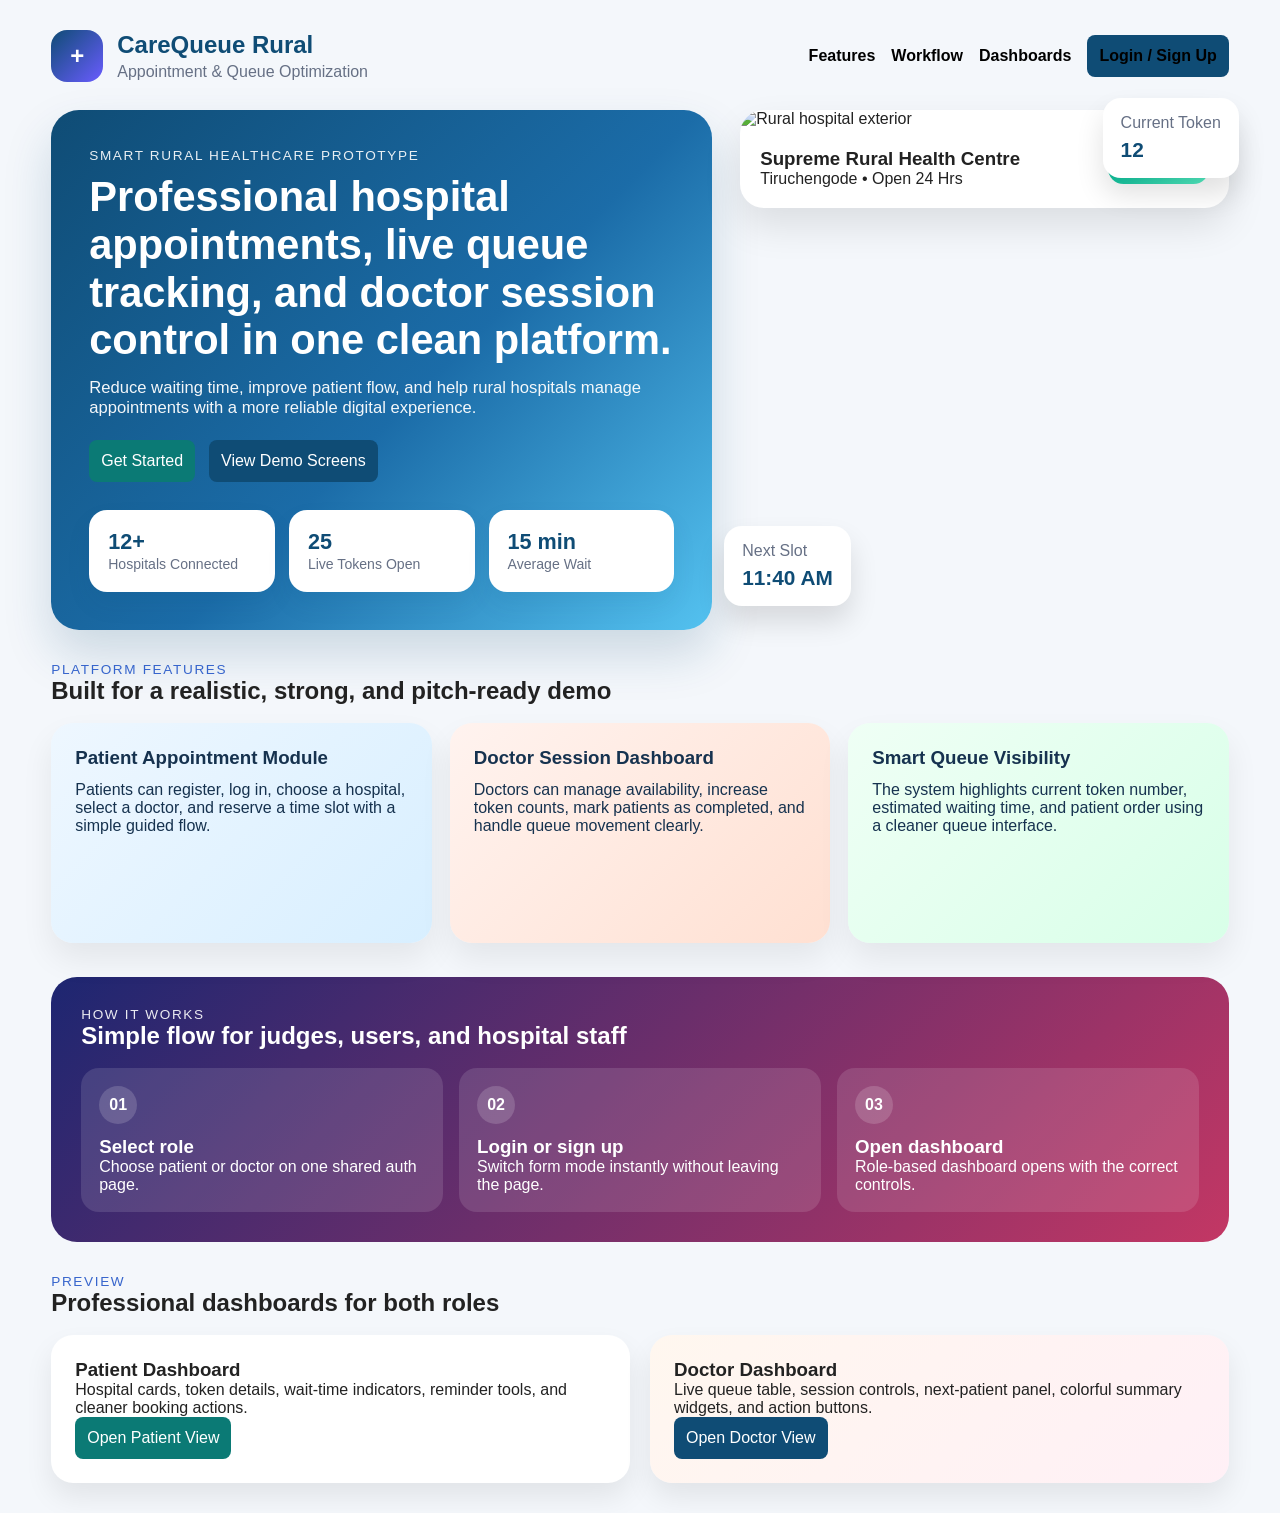
==== index.html @ ae5873cb "Add files via upload final" ====
<!DOCTYPE html>
<html lang="en">
<head>
  <meta charset="UTF-8" />
  <meta name="viewport" content="width=device-width, initial-scale=1.0" />
  <title>Rural Healthcare Appointment System</title>
  <link rel="stylesheet" href="css/style.css" />
</head>
<body>
  <div class="page-shell">
    <header class="site-header pro-header">
      <div class="brand-mark">
        <div class="brand-icon">+</div>
        <div>
          <h2>CareQueue Rural</h2>
          <p>Appointment & Queue Optimization</p>
        </div>
      </div>
      <nav class="nav-links">
        <a href="#features">Features</a>
        <a href="#workflow">Workflow</a>
        <a href="#dashboards">Dashboards</a>
        <a href="auth.html" class="btn doctor-btn">Login / Sign Up</a>
      </nav>
    </header>

    <section class="home-hero-pro">
      <div class="hero-main-copy">
        <p class="eyebrow">Smart Rural Healthcare Prototype</p>
        <h1>Professional hospital appointments, live queue tracking, and doctor session control in one clean platform.</h1>
        <p class="hero-lead">Reduce waiting time, improve patient flow, and help rural hospitals manage appointments with a more reliable digital experience.</p>
        <div class="hero-cta-row">
          <a href="auth.html" class="btn">Get Started</a>
          <a href="#dashboards" class="btn doctor-btn">View Demo Screens</a>
        </div>
        <div class="hero-mini-stats">
          <div class="mini-stat"><strong>12+</strong><span>Hospitals Connected</span></div>
          <div class="mini-stat"><strong>25</strong><span>Live Tokens Open</span></div>
          <div class="mini-stat"><strong>15 min</strong><span>Average Wait</span></div>
        </div>
      </div>

      <div class="hero-visual-panel">
        <div class="hero-hospital-card">
          <img src="https://pplx-res.cloudinary.com/image/upload/pplx_search_images/1da7aa4070771d07a2767162e9b66e0741eabd55.jpg" alt="Rural hospital exterior" loading="lazy" />
          <div class="hero-hospital-content">
            <div>
              <h3>Supreme Rural Health Centre</h3>
              <p>Tiruchengode • Open 24 Hrs</p>
            </div>
            <span class="queue-badge">Live Queue</span>
          </div>
        </div>
        <div class="hero-floating-card floating-a">
          <span>Current Token</span>
          <strong>12</strong>
        </div>
        <div class="hero-floating-card floating-b">
          <span>Next Slot</span>
          <strong>11:40 AM</strong>
        </div>
      </div>
    </section>

    <section id="features" class="content-section">
      <div class="section-title-row">
        <div>
          <p class="eyebrow blue-text">Platform Features</p>
          <h2>Built for a realistic, strong, and pitch-ready demo</h2>
        </div>
      </div>

      <div class="feature-grid-pro">
        <article class="feature-pro-card feature-bg-one">
          <h3>Patient Appointment Module</h3>
          <p>Patients can register, log in, choose a hospital, select a doctor, and reserve a time slot with a simple guided flow.</p>
        </article>
        <article class="feature-pro-card feature-bg-two">
          <h3>Doctor Session Dashboard</h3>
          <p>Doctors can manage availability, increase token counts, mark patients as completed, and handle queue movement clearly.</p>
        </article>
        <article class="feature-pro-card feature-bg-three">
          <h3>Smart Queue Visibility</h3>
          <p>The system highlights current token number, estimated waiting time, and patient order using a cleaner queue interface.</p>
        </article>
      </div>
    </section>

    <section id="workflow" class="workflow-band">
      <div class="workflow-copy">
        <p class="eyebrow">How It Works</p>
        <h2>Simple flow for judges, users, and hospital staff</h2>
      </div>
      <div class="workflow-steps">
        <div class="workflow-step"><span>01</span><h3>Select role</h3><p>Choose patient or doctor on one shared auth page.</p></div>
        <div class="workflow-step"><span>02</span><h3>Login or sign up</h3><p>Switch form mode instantly without leaving the page.</p></div>
        <div class="workflow-step"><span>03</span><h3>Open dashboard</h3><p>Role-based dashboard opens with the correct controls.</p></div>
      </div>
    </section>

    <section id="dashboards" class="content-section">
      <div class="section-title-row">
        <div>
          <p class="eyebrow blue-text">Preview</p>
          <h2>Professional dashboards for both roles</h2>
        </div>
      </div>
      <div class="dashboard-preview-grid">
        <div class="dashboard-preview-card">
          <h3>Patient Dashboard</h3>
          <p>Hospital cards, token details, wait-time indicators, reminder tools, and cleaner booking actions.</p>
          <a href="patient-login.html" class="btn">Open Patient View</a>
        </div>
        <div class="dashboard-preview-card doctor-preview">
          <h3>Doctor Dashboard</h3>
          <p>Live queue table, session controls, next-patient panel, colorful summary widgets, and action buttons.</p>
          <a href="doctor-login.html" class="btn doctor-btn">Open Doctor View</a>
        </div>
      </div>
    </section>
  </div>
</body>
</html>
---- css/style.css ----
* {
  margin: 0;
  padding: 0;
  box-sizing: border-box;
  font-family: Arial, sans-serif;
}

body {
  background: #f4f7fb;
  color: #222;
  min-height: 100vh;
}

.home-container,
.login-container {
  background: white;
  padding: 40px;
  width: 90%;
  max-width: 520px;
  margin: 60px auto;
  border-radius: 12px;
  box-shadow: 0 4px 16px rgba(0,0,0,0.1);
  text-align: center;
}

.home-container h1,
.login-container h2 {
  color: #0f4c75;
  margin-bottom: 12px;
}

.home-container p,
.login-container p {
  margin-top: 12px;
}

.switch-role {
  margin-top: 20px;
  padding-top: 15px;
  border-top: 1px solid #eee;
  font-size: 14px;
  color: #666;
}

.switch-role a {
  color: #0b7a75;
  font-weight: 600;
  text-decoration: none;
}

.switch-role a:hover {
  text-decoration: underline;
}

.page-shell {
  width: 92%;
  max-width: 1250px;
  margin: 30px auto;
}

.topbar {
  display: flex;
  justify-content: space-between;
  align-items: center;
  gap: 20px;
  margin-bottom: 25px;
  flex-wrap: wrap;
}

.topbar h1 {
  color: #0f4c75;
  margin-bottom: 6px;
}

.grid-buttons {
  display: grid;
  grid-template-columns: repeat(2, 1fr);
  gap: 15px;
  margin-top: 25px;
}

form {
  display: flex;
  flex-direction: column;
  gap: 15px;
}

input {
  padding: 12px;
  border: 1px solid #ccc;
  border-radius: 8px;
}

.btn {
  background: #0b7a75;
  color: white;
  padding: 12px;
  border: none;
  border-radius: 8px;
  text-decoration: none;
  cursor: pointer;
  transition: 0.3s;
  display: inline-block;
}

.btn:hover {
  background: #095e5a;
}

.doctor-btn {
  background: #0f4c75;
}

.doctor-btn:hover {
  background: #0b3958;
}

.full-btn {
  width: 100%;
}

a {
  color: #0f4c75;
  text-decoration: none;
}

.listing-layout {
  display: grid;
  grid-template-columns: 2fr 1fr;
  gap: 24px;
}

.hospital-list {
  display: flex;
  flex-direction: column;
  gap: 18px;
}

.hospital-card {
  background: white;
  border-radius: 14px;
  padding: 20px;
  box-shadow: 0 4px 14px rgba(0,0,0,0.08);
  border-left: 6px solid #0b7a75;
}

.hospital-card h3,
.hospital-card h2 {
  margin-bottom: 8px;
  color: #1f2937;
}

.meta-row {
  display: flex;
  flex-wrap: wrap;
  gap: 10px;
  margin: 10px 0;
}

.meta-tag {
  background: #eef4ff;
  color: #0f4c75;
  padding: 6px 10px;
  border-radius: 999px;
  font-size: 0.9rem;
}

.token-box {
  margin-top: 14px;
  padding: 14px;
  background: #f0fdf9;
  border-radius: 10px;
  border: 1px solid #b8ead7;
}

.token-available {
  color: #117a37;
  font-weight: bold;
  font-size: 1.1rem;
}

.card-actions,
.doctor-actions {
  display: flex;
  gap: 10px;
  flex-wrap: wrap;
  margin-top: 16px;
}

.enquiry-box {
  background: white;
  border-radius: 14px;
  padding: 20px;
  box-shadow: 0 4px 14px rgba(0,0,0,0.08);
  position: sticky;
  top: 20px;
  margin-bottom: 20px;
}

.enquiry-box h3 {
  margin-bottom: 14px;
  color: #0f4c75;
}

.enquiry-box input {
  width: 100%;
}

.reminder-box ul {
  list-style: none;
}

.reminder-box li {
  background: #eef4ff;
  margin-bottom: 12px;
  padding: 12px;
  border-radius: 8px;
}

.small-btn {
  margin-top: 8px;
  padding: 8px 12px;
  font-size: 0.9rem;
}

.doctor-panel {
  max-width: 700px;
}

@media (max-width: 900px) {
  .listing-layout {
    grid-template-columns: 1fr;
  }

  .grid-buttons {
    grid-template-columns: 1fr;
  }
}


.hero-banner {
  display: grid;
  grid-template-columns: 1.6fr 1fr;
  gap: 24px;
  background: linear-gradient(135deg, #0f4c75 0%, #1aa6b7 55%, #7be0c3 100%);
  color: white;
  padding: 32px;
  border-radius: 24px;
  box-shadow: 0 20px 40px rgba(15, 76, 117, 0.18);
  margin-bottom: 28px;
}

.hero-copy h1 {
  font-size: 2.2rem;
  line-height: 1.2;
  margin: 8px 0 12px;
}

.hero-copy p {
  max-width: 60ch;
}

.eyebrow {
  text-transform: uppercase;
  letter-spacing: 0.12em;
  font-size: 0.85rem;
  opacity: 0.9;
}

.hero-stats {
  display: grid;
  gap: 14px;
}

.stat-card {
  border-radius: 18px;
  padding: 18px 20px;
  color: white;
  box-shadow: 0 10px 24px rgba(0, 0, 0, 0.12);
}

.stat-card span {
  display: block;
  font-size: 0.92rem;
  margin-bottom: 8px;
  opacity: 0.95;
}

.stat-card strong {
  font-size: 1.8rem;
}

.gradient-a { background: linear-gradient(135deg, #ff7b54, #ffb26b); }
.gradient-b { background: linear-gradient(135deg, #6a5cff, #9c89ff); }
.gradient-c { background: linear-gradient(135deg, #00b894, #55efc4); }

.topbar h2 {
  color: #0f4c75;
  margin-bottom: 4px;
}

.hospital-card {
  border-left: none;
  overflow: hidden;
  padding: 0;
}

.hospital-image {
  width: 100%;
  height: 220px;
  object-fit: cover;
}

.card-body {
  padding: 22px;
}

.card-header-flex {
  display: flex;
  justify-content: space-between;
  gap: 12px;
  align-items: flex-start;
}

.rating-pill {
  background: linear-gradient(135deg, #11b37c, #37d67a);
  color: white;
  min-width: 72px;
  text-align: center;
  padding: 10px 12px;
  border-radius: 14px;
  font-weight: bold;
}

.rating-pill small {
  display: block;
  font-size: 0.75rem;
  opacity: 0.95;
  margin-top: 4px;
}

.address-line {
  color: #5b6472;
  margin: 8px 0 12px;
}

.token-box {
  background: linear-gradient(135deg, #ecfff8, #eef8ff);
  border: 1px solid #cfeee1;
}

.token-grid {
  display: grid;
  grid-template-columns: repeat(3, 1fr);
  gap: 12px;
  margin-top: 12px;
}

.token-mini {
  background: white;
  border-radius: 12px;
  padding: 12px;
  text-align: center;
  box-shadow: inset 0 0 0 1px #edf1f7;
}

.token-mini span {
  display: block;
  font-size: 0.8rem;
  color: #667085;
}

.token-mini strong {
  font-size: 1.1rem;
  color: #0f4c75;
}

.vibrant-box {
  background: linear-gradient(160deg, #fff7e8, #fff0f7);
}

.reminder-panel {
  background: linear-gradient(160deg, #eef7ff, #f3efff);
}

@media (max-width: 900px) {
  .hero-banner {
    grid-template-columns: 1fr;
    padding: 24px;
  }

  .hero-copy h1 {
    font-size: 1.7rem;
  }

  .token-grid {
    grid-template-columns: 1fr;
  }
}


.doctor-hero {
  display: grid;
  grid-template-columns: 1.5fr 1fr;
  gap: 24px;
  background: linear-gradient(135deg, #1d2671 0%, #c33764 100%);
  color: white;
  padding: 32px;
  border-radius: 24px;
  box-shadow: 0 20px 40px rgba(61, 36, 87, 0.18);
  margin-bottom: 28px;
}

.doctor-hero-copy h1 {
  font-size: 2.1rem;
  line-height: 1.2;
  margin: 10px 0 12px;
}

.doctor-hero-metrics {
  display: grid;
  gap: 14px;
}

.metric-card {
  border-radius: 18px;
  padding: 18px 20px;
  color: white;
}

.metric-card span {
  display: block;
  font-size: 0.92rem;
  margin-bottom: 8px;
}

.metric-card strong {
  font-size: 1.8rem;
}

.metric-blue { background: linear-gradient(135deg, #36d1dc, #5b86e5); }
.metric-pink { background: linear-gradient(135deg, #ff758c, #ff7eb3); }
.metric-green { background: linear-gradient(135deg, #11998e, #38ef7d); }

.doctor-grid {
  display: grid;
  grid-template-columns: 2fr 1fr;
  gap: 24px;
}

.doctor-profile-card {
  display: flex;
  gap: 18px;
  align-items: center;
  background: linear-gradient(135deg, #ffffff, #f3f8ff);
  padding: 22px;
  border-radius: 20px;
  box-shadow: 0 10px 24px rgba(0,0,0,0.08);
  margin-bottom: 20px;
}

.doctor-avatar {
  width: 74px;
  height: 74px;
  border-radius: 50%;
  background: linear-gradient(135deg, #6a5cff, #00c6ff);
  color: white;
  display: flex;
  align-items: center;
  justify-content: center;
  font-weight: bold;
  font-size: 1.3rem;
  box-shadow: 0 10px 24px rgba(106, 92, 255, 0.28);
}

.doctor-kpi-grid {
  display: grid;
  grid-template-columns: repeat(4, 1fr);
  gap: 16px;
  margin-bottom: 20px;
}

.doctor-kpi {
  background: white;
  border-radius: 18px;
  padding: 18px;
  box-shadow: 0 10px 24px rgba(0,0,0,0.07);
}

.doctor-kpi span {
  display: block;
  color: #667085;
  font-size: 0.9rem;
  margin-bottom: 8px;
}

.doctor-kpi strong {
  font-size: 1.7rem;
  color: #0f4c75;
}

.doctor-session-card,
.queue-card,
.doctor-side-card {
  border-left: none;
}

.section-head {
  display: flex;
  justify-content: space-between;
  align-items: center;
  gap: 12px;
  margin-bottom: 16px;
}

.queue-badge {
  background: linear-gradient(135deg, #00b894, #55efc4);
  color: white;
  padding: 8px 14px;
  border-radius: 999px;
  font-size: 0.85rem;
  font-weight: bold;
}

.queue-table-wrap {
  overflow-x: auto;
}

.queue-table {
  width: 100%;
  border-collapse: collapse;
}

.queue-table th,
.queue-table td {
  padding: 14px 12px;
  text-align: left;
  border-bottom: 1px solid #edf1f7;
}

.queue-table th {
  color: #667085;
  font-size: 0.92rem;
}

.status-pill {
  display: inline-block;
  padding: 7px 12px;
  border-radius: 999px;
  font-size: 0.82rem;
  font-weight: 600;
}

.status-pill.active {
  background: #e8fff4;
  color: #0d8b57;
}

.status-pill.waiting {
  background: #eef4ff;
  color: #2356c8;
}

.status-pill.priority {
  background: #fff1f0;
  color: #d94841;
}

.small-action {
  border: none;
  padding: 8px 12px;
  border-radius: 10px;
  cursor: pointer;
  color: white;
}

.completed-btn {
  background: linear-gradient(135deg, #00b894, #00cec9);
}

.no-show-btn {
  background: linear-gradient(135deg, #ff6b6b, #ff8e53);
}

.doctor-highlight {
  background: linear-gradient(135deg, #fff1eb, #ace0f9);
}

.mini-summary-list {
  display: grid;
  gap: 12px;
}

.mini-summary-item {
  display: flex;
  justify-content: space-between;
  align-items: center;
  background: rgba(255,255,255,0.72);
  border-radius: 14px;
  padding: 14px;
}

.mini-summary-item span {
  color: #445164;
}

.mini-summary-item strong {
  color: #0f4c75;
  font-size: 1.2rem;
}

.next-patient-name {
  font-size: 1.35rem;
  font-weight: bold;
  color: #0f4c75;
  margin-bottom: 6px;
}

.doctor-notes {
  width: 100%;
  min-height: 110px;
  resize: vertical;
  border: 1px solid #d8dfeb;
  border-radius: 12px;
  padding: 14px;
  margin-bottom: 12px;
}

.accent-btn {
  background: linear-gradient(135deg, #ff8a00, #e52e71);
}

@media (max-width: 900px) {
  .doctor-hero,
  .doctor-grid {
    grid-template-columns: 1fr;
  }

  .doctor-hero-copy h1 {
    font-size: 1.7rem;
  }

  .doctor-kpi-grid {
    grid-template-columns: 1fr 1fr;
  }
}

@media (max-width: 600px) {
  .doctor-kpi-grid {
    grid-template-columns: 1fr;
  }

  .doctor-profile-card {
    flex-direction: column;
    align-items: flex-start;
  }
}


.vibrant-auth-page {
  min-height: 100vh;
  background: linear-gradient(135deg, #eef6ff 0%, #fdf3ff 45%, #e9fff7 100%);
  padding: 32px 18px;
}

.auth-layout {
  max-width: 1240px;
  margin: 0 auto;
  display: grid;
  grid-template-columns: 1.1fr 0.95fr;
  gap: 28px;
  align-items: stretch;
}

.auth-showcase {
  background: linear-gradient(135deg, #0f4c75 0%, #5f2c82 55%, #49a09d 100%);
  color: white;
  border-radius: 28px;
  padding: 38px;
  box-shadow: 0 24px 50px rgba(28, 42, 89, 0.2);
  display: flex;
  flex-direction: column;
  justify-content: space-between;
}

.auth-showcase h1 {
  font-size: 2.5rem;
  line-height: 1.15;
  margin: 12px 0 14px;
}

.auth-showcase p {
  color: rgba(255,255,255,0.92);
  max-width: 58ch;
}

.auth-feature-grid {
  display: grid;
  grid-template-columns: repeat(3, 1fr);
  gap: 14px;
  margin: 28px 0;
}

.auth-feature-card {
  border-radius: 20px;
  padding: 18px;
  color: white;
  box-shadow: 0 12px 26px rgba(0,0,0,0.15);
}

.auth-feature-card strong {
  display: block;
  font-size: 1rem;
  margin-bottom: 6px;
}

.auth-feature-card span {
  font-size: 0.9rem;
  line-height: 1.45;
}

.shade-a { background: linear-gradient(135deg, #ff9966, #ff5e62); }
.shade-b { background: linear-gradient(135deg, #4776e6, #8e54e9); }
.shade-c { background: linear-gradient(135deg, #11998e, #38ef7d); }

.auth-illustration-card {
  margin-top: 12px;
  background: rgba(255,255,255,0.14);
  border: 1px solid rgba(255,255,255,0.18);
  padding: 22px;
  border-radius: 22px;
  backdrop-filter: blur(8px);
}

.illustration-chip {
  display: inline-block;
  padding: 8px 14px;
  background: rgba(255,255,255,0.16);
  border-radius: 999px;
  font-size: 0.85rem;
  margin-bottom: 16px;
}

.auth-form-panel {
  display: flex;
  align-items: center;
}

.signup-card-vibrant {
  width: 100%;
  background: rgba(255,255,255,0.94);
  border-radius: 28px;
  padding: 34px;
  box-shadow: 0 24px 54px rgba(32, 50, 91, 0.12);
  border: 1px solid rgba(255,255,255,0.65);
}

.auth-form-header h2 {
  font-size: 2rem;
  color: #17324d;
  margin: 8px 0;
}

.auth-form-header p {
  color: #667085;
  margin-bottom: 22px;
}

.form-badge {
  display: inline-block;
  background: linear-gradient(135deg, #e0f3ff, #f5e8ff);
  color: #355070;
  padding: 8px 14px;
  border-radius: 999px;
  font-weight: 600;
  font-size: 0.88rem;
}

.vibrant-form {
  display: grid;
  gap: 16px;
}

.form-grid-two {
  display: grid;
  grid-template-columns: 1fr 1fr;
  gap: 14px;
}

.form-group {
  display: flex;
  flex-direction: column;
  gap: 8px;
}

.form-group label {
  color: #29435c;
  font-weight: 600;
  font-size: 0.95rem;
}

.form-group input,
.form-group select {
  border: 1px solid #dbe5f0;
  border-radius: 14px;
  padding: 14px 16px;
  background: #fbfdff;
  outline: none;
  transition: all 0.2s ease;
}

.form-group input:focus,
.form-group select:focus,
.doctor-notes:focus {
  border-color: #5b86e5;
  box-shadow: 0 0 0 4px rgba(91, 134, 229, 0.12);
}

.check-row {
  display: flex;
  gap: 10px;
  align-items: flex-start;
  color: #5c6b7a;
  font-size: 0.95rem;
}

.auth-submit-btn {
  width: 100%;
  background: linear-gradient(135deg, #0f4c75, #6a5cff);
  color: white;
  padding: 15px 18px;
  border-radius: 14px;
  font-size: 1rem;
  font-weight: 700;
  box-shadow: 0 14px 26px rgba(79, 70, 229, 0.18);
}

.switch-auth-text {
  text-align: center;
  margin-top: 18px;
  color: #667085;
}

.switch-auth-text a {
  color: #5b43f1;
  font-weight: 700;
  text-decoration: none;
}

@media (max-width: 960px) {
  .auth-layout {
    grid-template-columns: 1fr;
  }

  .auth-feature-grid,
  .form-grid-two {
    grid-template-columns: 1fr;
  }

  .auth-showcase h1 {
    font-size: 2rem;
  }
}


.auth-shell {
  min-height: 100vh;
  display: grid;
  grid-template-columns: 1.1fr 0.9fr;
  background: linear-gradient(135deg, #eef6ff 0%, #fff6f1 100%);
}

.auth-showcase {
  position: relative;
  padding: 56px;
  background: linear-gradient(135deg, rgba(13,76,117,0.92), rgba(106,92,255,0.88)), url("https://pplx-res.cloudinary.com/image/upload/pplx_search_images/1da7aa4070771d07a2767162e9b66e0741eabd55.jpg") center/cover;
  color: white;
  display: flex;
  align-items: center;
}

.auth-overlay {
  position: absolute;
  inset: 0;
  background: radial-gradient(circle at top right, rgba(255,255,255,0.18), transparent 30%), radial-gradient(circle at bottom left, rgba(123,224,195,0.18), transparent 35%);
}

.auth-showcase-content {
  position: relative;
  z-index: 1;
  max-width: 560px;
}

.auth-showcase-content h1 {
  font-size: 2.7rem;
  line-height: 1.18;
  margin: 10px 0 16px;
}

.auth-showcase-content p {
  font-size: 1rem;
  opacity: 0.95;
}

.auth-feature-list {
  display: grid;
  gap: 16px;
  margin-top: 28px;
}

.auth-feature-card {
  background: rgba(255,255,255,0.12);
  backdrop-filter: blur(8px);
  border: 1px solid rgba(255,255,255,0.16);
  border-radius: 18px;
  padding: 16px 18px;
}

.auth-feature-card strong {
  display: block;
  margin-bottom: 6px;
  font-size: 1.02rem;
}

.auth-feature-card span {
  font-size: 0.94rem;
  line-height: 1.6;
}

.auth-panel {
  display: flex;
  align-items: center;
  justify-content: center;
  padding: 36px;
}

.auth-card {
  width: 100%;
  max-width: 560px;
  background: rgba(255,255,255,0.9);
  border-radius: 28px;
  padding: 30px;
  box-shadow: 0 24px 48px rgba(15, 76, 117, 0.12);
  backdrop-filter: blur(10px);
}

.auth-card-top {
  display: flex;
  justify-content: space-between;
  align-items: flex-start;
  gap: 18px;
  margin-bottom: 20px;
}

.mini-label {
  font-size: 0.82rem;
  text-transform: uppercase;
  letter-spacing: 0.12em;
  color: #6a5cff;
  font-weight: 700;
  margin-bottom: 8px;
}

.auth-card-top h2 {
  font-size: 2rem;
  color: #0f4c75;
  margin-bottom: 8px;
}

.auth-card-top p {
  color: #5b6472;
}

.auth-link-chip {
  text-decoration: none;
  background: #eef4ff;
  color: #0f4c75;
  padding: 10px 16px;
  border-radius: 999px;
  font-weight: 600;
}

.auth-form {
  display: grid;
  gap: 16px;
}

.form-row.two-col {
  display: grid;
  grid-template-columns: 1fr 1fr;
  gap: 16px;
}

.form-group {
  display: flex;
  flex-direction: column;
  gap: 8px;
}

.form-group label {
  color: #334155;
  font-weight: 600;
}

.form-group input,
.form-group select {
  border: 1px solid #d9e2ef;
  border-radius: 14px;
  padding: 14px 15px;
  background: #fbfdff;
  outline: none;
  transition: all 0.25s ease;
}

.form-group input:focus,
.form-group select:focus {
  border-color: #6a5cff;
  box-shadow: 0 0 0 4px rgba(106, 92, 255, 0.12);
  background: white;
}

.checkbox-row {
  display: flex;
  gap: 10px;
  align-items: flex-start;
  color: #5b6472;
  font-size: 0.94rem;
}

.checkbox-row input {
  margin-top: 4px;
}

.auth-submit {
  background: linear-gradient(135deg, #0f4c75, #6a5cff);
  border: none;
  font-size: 1rem;
  padding: 15px;
  box-shadow: 0 12px 28px rgba(73, 85, 255, 0.24);
}

.auth-footer-note {
  margin-top: 18px;
  text-align: center;
  color: #5b6472;
}

.auth-footer-note a {
  color: #6a5cff;
  text-decoration: none;
  font-weight: 700;
}

@media (max-width: 980px) {
  .auth-shell {
    grid-template-columns: 1fr;
  }

  .auth-showcase {
    min-height: 420px;
    padding: 34px;
  }

  .auth-showcase-content h1 {
    font-size: 2rem;
  }
}

@media (max-width: 640px) {
  .auth-panel,
  .auth-showcase {
    padding: 22px;
  }

  .auth-card {
    padding: 22px;
    border-radius: 22px;
  }

  .form-row.two-col,
  .auth-card-top {
    grid-template-columns: 1fr;
    display: grid;
  }

  .auth-showcase-content h1 {
    font-size: 1.7rem;
  }
}


.landing-page {
  min-height: 100vh;
  background: linear-gradient(180deg, #f7fbff 0%, #fff8f4 100%);
  padding: 28px;
}

.landing-header {
  max-width: 1220px;
  margin: 0 auto 26px;
  padding: 18px 22px;
  background: rgba(255,255,255,0.8);
  backdrop-filter: blur(10px);
  border-radius: 20px;
  display: flex;
  justify-content: space-between;
  align-items: center;
  box-shadow: 0 12px 28px rgba(15, 76, 117, 0.08);
}

.brand-block {
  display: flex;
  align-items: center;
  gap: 14px;
}

.brand-logo {
  width: 52px;
  height: 52px;
  border-radius: 16px;
  background: linear-gradient(135deg, #0f4c75, #6a5cff);
  color: white;
  display: flex;
  align-items: center;
  justify-content: center;
  font-weight: 800;
}

.brand-block h2 {
  color: #0f4c75;
  margin-bottom: 4px;
}

.brand-block p {
  color: #667085;
}

.landing-nav {
  display: flex;
  align-items: center;
  gap: 18px;
}

.landing-nav a {
  text-decoration: none;
  color: #344054;
  font-weight: 600;
}

.nav-cta {
  background: linear-gradient(135deg, #0f4c75, #6a5cff);
  color: white !important;
  padding: 12px 18px;
  border-radius: 999px;
}

.landing-hero {
  max-width: 1220px;
  margin: 0 auto;
  display: grid;
  grid-template-columns: 1.1fr 0.9fr;
  gap: 28px;
  align-items: center;
  padding: 32px 0 42px;
}

.landing-copy h1 {
  font-size: 3.1rem;
  line-height: 1.08;
  color: #11263c;
  margin: 12px 0 16px;
}

.landing-copy p:not(.eyebrow) {
  font-size: 1.05rem;
  color: #5f6c7b;
  max-width: 58ch;
}

.hero-actions {
  display: flex;
  gap: 14px;
  margin-top: 26px;
}

.hero-primary {
  background: linear-gradient(135deg, #0f4c75, #6a5cff);
}

.hero-secondary {
  background: white;
  color: #0f4c75;
  border: 1px solid #d7deea;
}

.hero-mini-stats {
  display: grid;
  grid-template-columns: repeat(3, 1fr);
  gap: 14px;
  margin-top: 28px;
}

.hero-mini-stats div {
  background: white;
  border-radius: 18px;
  padding: 18px;
  box-shadow: 0 12px 24px rgba(15, 76, 117, 0.08);
}

.hero-mini-stats strong {
  display: block;
  font-size: 1.25rem;
  color: #0f4c75;
}

.hero-mini-stats span {
  color: #667085;
  font-size: 0.94rem;
}

.landing-visual {
  position: relative;
  min-height: 520px;
}

.hero-image-card {
  position: absolute;
  inset: 60px 20px 0 20px;
  border-radius: 30px;
  overflow: hidden;
  box-shadow: 0 24px 48px rgba(15, 76, 117, 0.14);
}

.hero-image-card img {
  width: 100%;
  height: 100%;
  object-fit: cover;
}

.floating-panel {
  position: absolute;
  z-index: 2;
  background: rgba(255,255,255,0.92);
  backdrop-filter: blur(12px);
  border-radius: 20px;
  padding: 18px 20px;
  box-shadow: 0 18px 32px rgba(15, 76, 117, 0.14);
}

.floating-panel span,
.floating-panel small {
  display: block;
  color: #667085;
}

.floating-panel strong {
  font-size: 1.4rem;
  color: #0f4c75;
  margin: 4px 0;
}

.panel-a { top: 14px; left: 0; }
.panel-b { right: 0; bottom: 26px; }

.feature-section,
.dashboard-preview {
  max-width: 1220px;
  margin: 0 auto;
  padding: 20px 0 38px;
}

.section-title-wrap {
  margin-bottom: 20px;
}

.section-title-wrap h2 {
  font-size: 2rem;
  color: #12263f;
}

.feature-grid-pro,
.preview-grid {
  display: grid;
  grid-template-columns: repeat(3, 1fr);
  gap: 18px;
}

.preview-grid {
  grid-template-columns: repeat(2, 1fr);
}

.feature-card-pro,
.preview-card {
  background: white;
  border-radius: 22px;
  padding: 22px;
  box-shadow: 0 14px 28px rgba(15, 76, 117, 0.08);
}

.feature-card-pro h3,
.preview-card h3 {
  color: #0f4c75;
  margin-bottom: 10px;
}

.feature-card-pro p,
.preview-card li {
  color: #5f6c7b;
}

.preview-card ul {
  padding-left: 18px;
  margin-top: 14px;
}

.preview-label {
  display: inline-block;
  padding: 7px 12px;
  border-radius: 999px;
  background: #eef4ff;
  color: #0f4c75;
  margin-bottom: 12px;
  font-weight: 700;
}

.unified-auth-page {
  min-height: 100vh;
  display: grid;
  grid-template-columns: 1fr 1fr;
  background: linear-gradient(135deg, #eef6ff 0%, #fff8f1 100%);
}

.unified-auth-showcase {
  padding: 56px;
  background: linear-gradient(135deg, #0f4c75, #6a5cff);
  color: white;
  display: flex;
  flex-direction: column;
  justify-content: center;
}

.unified-auth-showcase h1 {
  font-size: 2.6rem;
  line-height: 1.15;
  margin: 12px 0 14px;
}

.role-switcher,
.mode-switcher {
  display: inline-flex;
  gap: 10px;
  background: rgba(255,255,255,0.12);
  padding: 8px;
  border-radius: 999px;
  margin-top: 24px;
  width: fit-content;
}

.role-btn,
.mode-btn {
  border: none;
  padding: 12px 18px;
  border-radius: 999px;
  background: transparent;
  color: white;
  cursor: pointer;
  font-weight: 700;
}

.role-btn.active,
.mode-btn.active {
  background: white;
  color: #0f4c75;
}

.auth-info-card {
  margin-top: 24px;
  background: rgba(255,255,255,0.12);
  border-radius: 22px;
  padding: 22px;
  max-width: 460px;
}

.unified-auth-panel {
  display: flex;
  align-items: center;
  justify-content: center;
  padding: 36px;
}

.unified-auth-card {
  width: 100%;
  max-width: 560px;
  background: rgba(255,255,255,0.9);
  backdrop-filter: blur(12px);
  border-radius: 28px;
  padding: 30px;
  box-shadow: 0 24px 48px rgba(15, 76, 117, 0.12);
}

.solo-head {
  margin-bottom: 24px;
}

.hidden-field {
  display: none;
}

@media (max-width: 1024px) {
  .landing-hero,
  .unified-auth-page,
  .feature-grid-pro,
  .preview-grid {
    grid-template-columns: 1fr;
  }

  .landing-header {
    flex-direction: column;
    gap: 16px;
  }

  .landing-visual {
    min-height: 420px;
  }
}

@media (max-width: 700px) {
  .landing-page,
  .unified-auth-showcase,
  .unified-auth-panel {
    padding: 20px;
  }

  .landing-copy h1,
  .unified-auth-showcase h1 {
    font-size: 2rem;
  }

  .landing-nav,
  .hero-actions,
  .hero-mini-stats {
    flex-direction: column;
    grid-template-columns: 1fr;
  }
}


.pro-header {
  display: flex;
  justify-content: space-between;
  align-items: center;
  gap: 20px;
  margin-bottom: 28px;
}

.brand-mark {
  display: flex;
  align-items: center;
  gap: 14px;
}

.brand-icon {
  width: 52px;
  height: 52px;
  border-radius: 16px;
  background: linear-gradient(135deg, #0f4c75, #6a5cff);
  color: white;
  display: flex;
  align-items: center;
  justify-content: center;
  font-size: 1.5rem;
  font-weight: bold;
}

.brand-mark h2 {
  margin: 0;
  color: #0f4c75;
}

.brand-mark p {
  margin: 4px 0 0;
  color: #667085;
}

.nav-links {
  display: flex;
  align-items: center;
  gap: 16px;
  flex-wrap: wrap;
}

.nav-links a {
  text-decoration: none;
  color: #000000;
  font-weight: 600;
}

.home-hero-pro {
  display: grid;
  grid-template-columns: 1.15fr 0.85fr;
  gap: 28px;
  align-items: center;
  margin-bottom: 30px;
}

.hero-main-copy {
  background: linear-gradient(135deg, #0f4c75 0%, #1b6ca8 55%, #54c2f0 100%);
  color: white;
  border-radius: 28px;
  padding: 38px;
  box-shadow: 0 24px 48px rgba(15, 76, 117, 0.18);
}

.hero-main-copy h1 {
  font-size: 2.6rem;
  line-height: 1.15;
  margin: 10px 0 14px;
}

.hero-lead {
  font-size: 1.04rem;
  opacity: 0.95;
}

.hero-cta-row {
  display: flex;
  gap: 14px;
  flex-wrap: wrap;
  margin: 22px 0;
}

.hero-mini-stats {
  display: grid;
  grid-template-columns: repeat(3, 1fr);
  gap: 14px;
}

.mini-stat {
  background: rgba(255,255,255,0.14);
  border: 1px solid rgba(255,255,255,0.14);
  padding: 14px;
  border-radius: 16px;
}

.mini-stat strong {
  display: block;
  font-size: 1.35rem;
}

.mini-stat span {
  font-size: 0.88rem;
}

.hero-visual-panel {
  position: relative;
  min-height: 100%;
}

.hero-hospital-card {
  background: white;
  border-radius: 24px;
  overflow: hidden;
  box-shadow: 0 18px 38px rgba(0,0,0,0.1);
}

.hero-hospital-card img {
  width: 100%;
  height: 290px;
  object-fit: cover;
}

.hero-hospital-content {
  display: flex;
  justify-content: space-between;
  align-items: center;
  gap: 16px;
  padding: 20px;
}

.hero-floating-card {
  position: absolute;
  background: white;
  border-radius: 18px;
  padding: 16px 18px;
  box-shadow: 0 16px 28px rgba(0,0,0,0.12);
}

.hero-floating-card span {
  display: block;
  color: #667085;
  margin-bottom: 6px;
}

.hero-floating-card strong {
  color: #0f4c75;
  font-size: 1.3rem;
}

.floating-a {
  top: -12px;
  right: -10px;
}

.floating-b {
  bottom: 24px;
  left: -16px;
}

.content-section {
  margin-top: 32px;
}

.section-title-row {
  margin-bottom: 18px;
}

.blue-text {
  color: #2356c8;
}

.feature-grid-pro {
  display: grid;
  grid-template-columns: repeat(3, 1fr);
  gap: 18px;
}

.feature-pro-card {
  border-radius: 22px;
  padding: 24px;
  min-height: 220px;
  color: #16324f;
  box-shadow: 0 16px 32px rgba(0,0,0,0.07);
}

.feature-pro-card h3 {
  margin-bottom: 12px;
}

.feature-bg-one { background: linear-gradient(135deg, #eef7ff, #d8efff); }
.feature-bg-two { background: linear-gradient(135deg, #fff3ef, #ffe0d2); }
.feature-bg-three { background: linear-gradient(135deg, #effff5, #d8ffe8); }

.workflow-band {
  margin-top: 34px;
  background: linear-gradient(135deg, #1d2671, #c33764);
  color: white;
  border-radius: 26px;
  padding: 30px;
}

.workflow-steps {
  display: grid;
  grid-template-columns: repeat(3, 1fr);
  gap: 16px;
  margin-top: 18px;
}

.workflow-step {
  background: rgba(255,255,255,0.12);
  border-radius: 18px;
  padding: 18px;
}

.workflow-step span {
  display: inline-flex;
  width: 38px;
  height: 38px;
  border-radius: 50%;
  background: rgba(255,255,255,0.16);
  align-items: center;
  justify-content: center;
  margin-bottom: 12px;
  font-weight: bold;
}

.dashboard-preview-grid {
  display: grid;
  grid-template-columns: 1fr 1fr;
  gap: 20px;
}

.dashboard-preview-card {
  background: white;
  border-radius: 22px;
  padding: 24px;
  box-shadow: 0 14px 28px rgba(0,0,0,0.08);
}

.doctor-preview {
  background: linear-gradient(135deg, #fff7ef, #fff0f6);
}

.role-auth-shell {
  background: linear-gradient(135deg, #eef6ff 0%, #fff5f2 100%);
}

.role-showcase {
  background: linear-gradient(135deg, rgba(15,76,117,0.95), rgba(195,55,100,0.86)), url("https://pplx-res.cloudinary.com/image/upload/pplx_search_images/60c285fc4d3986d72d036b932ac3e26fc79b9f03.jpg") center/cover;
}

.role-auth-card {
  max-width: 620px;
}

.role-switcher {
  display: inline-flex;
  background: #eef3ff;
  padding: 6px;
  border-radius: 999px;
  margin-bottom: 16px;
}

.role-pill,
.mode-tab {
  border: none;
  background: transparent;
  padding: 12px 18px;
  border-radius: 999px;
  cursor: pointer;
  font-weight: 700;
  color: #556274;
}

.role-pill.active,
.mode-tab.active {
  background: white;
  color: #0f4c75;
  box-shadow: 0 8px 20px rgba(15, 76, 117, 0.12);
}

.auth-mode-switch {
  display: inline-flex;
  background: #fff4f8;
  padding: 6px;
  border-radius: 999px;
  margin-bottom: 18px;
}

.compact-top {
  margin-bottom: 14px;
}

.role-preview-stack {
  display: grid;
  gap: 16px;
  margin-top: 28px;
}

.role-preview-card {
  background: rgba(255,255,255,0.14);
  border: 1px solid rgba(255,255,255,0.14);
  border-radius: 18px;
  padding: 16px 18px;
}

.role-preview-card strong {
  display: block;
  margin-bottom: 8px;
}

.hidden-field {
  display: none !important;
}

@media (max-width: 980px) {
  .home-hero-pro,
  .feature-grid-pro,
  .workflow-steps,
  .dashboard-preview-grid {
    grid-template-columns: 1fr;
  }

  .hero-mini-stats {
    grid-template-columns: 1fr;
  }
}

@media (max-width: 760px) {
  .pro-header {
    flex-direction: column;
    align-items: flex-start;
  }

  .nav-links {
    width: 100%;
  }

  .floating-a,
  .floating-b {
    position: static;
    margin-top: 12px;
  }
}
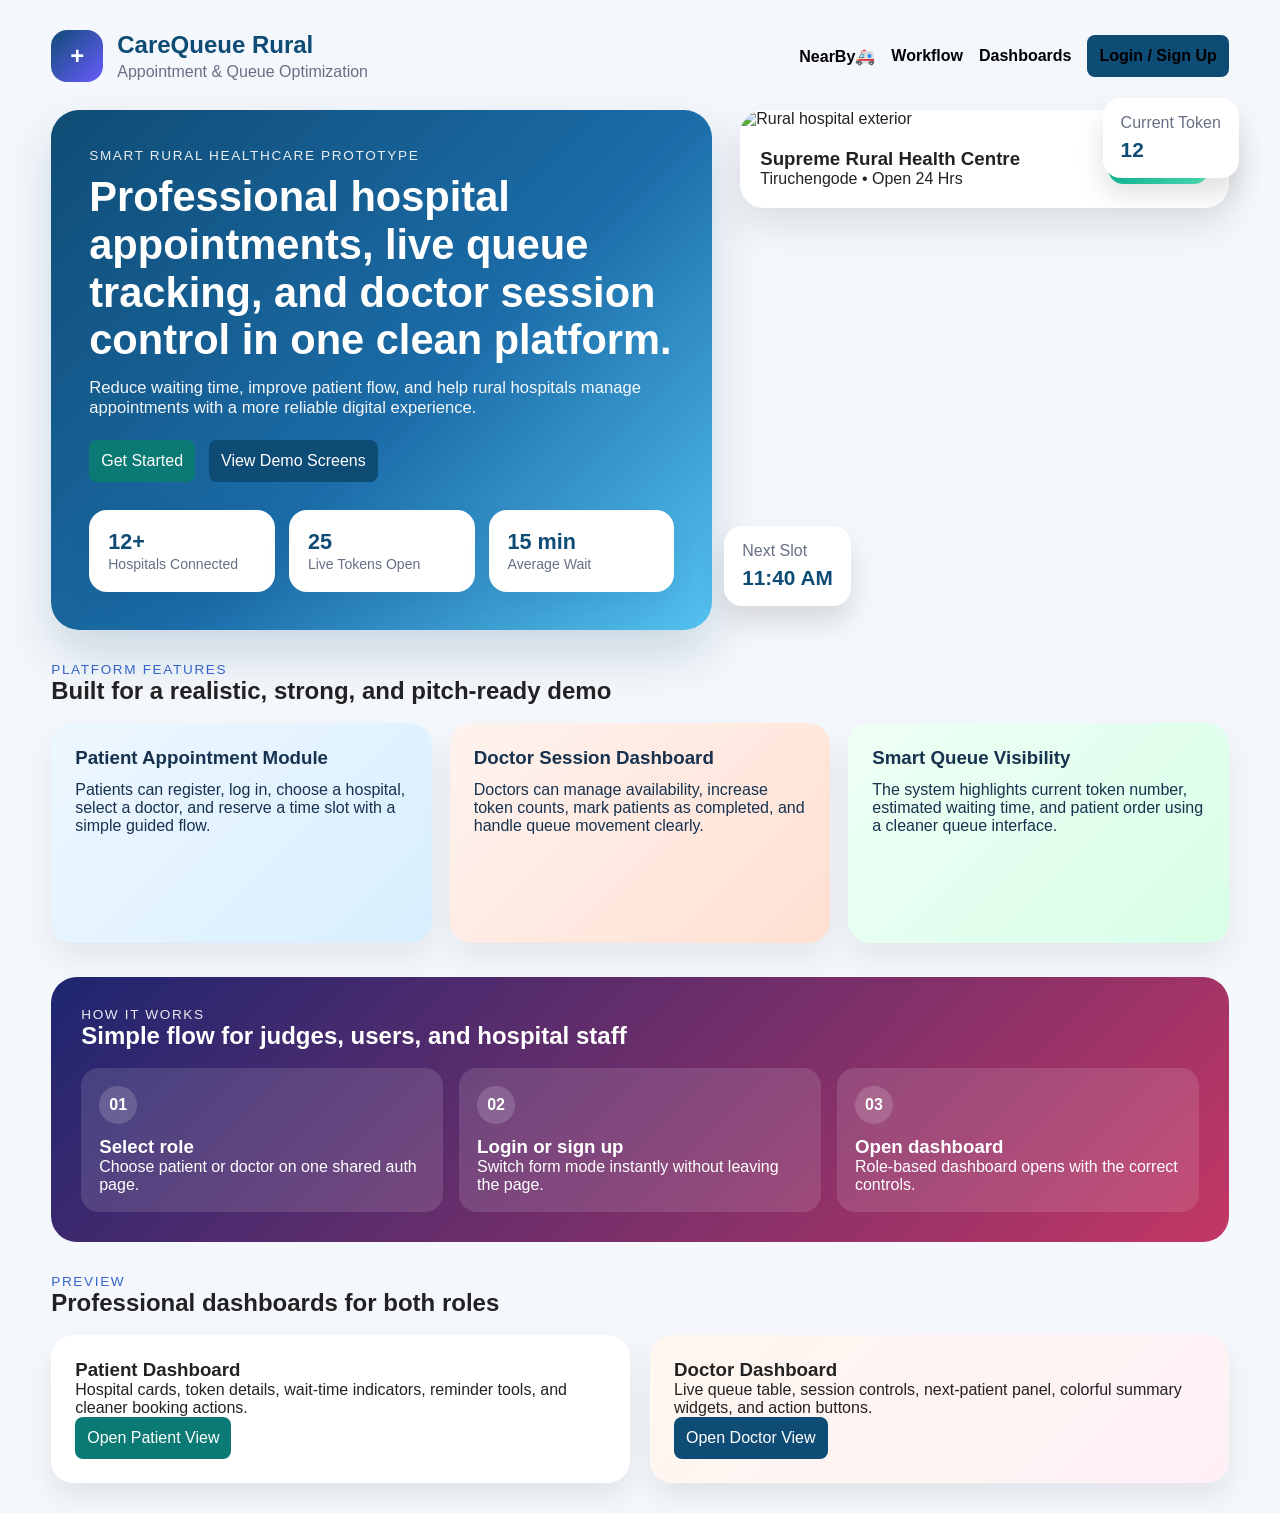
==== commit d9a08918: "Update index.html" ====
--- a/index.html
+++ b/index.html
@@ -17,8 +17,8 @@
         </div>
       </div>
       <nav class="nav-links">
-        <a href="#features">Features</a>
-        <a href="#workflow">Workflow</a>
+        <a href="https://www.justdial.com/Tiruchengode/Hospitals/nct-10253670">NearBy🚑</a>
+        <a href="https://www.foreseemed.com/hospital-workflows">Workflow</a>
         <a href="#dashboards">Dashboards</a>
         <a href="auth.html" class="btn doctor-btn">Login / Sign Up</a>
       </nav>
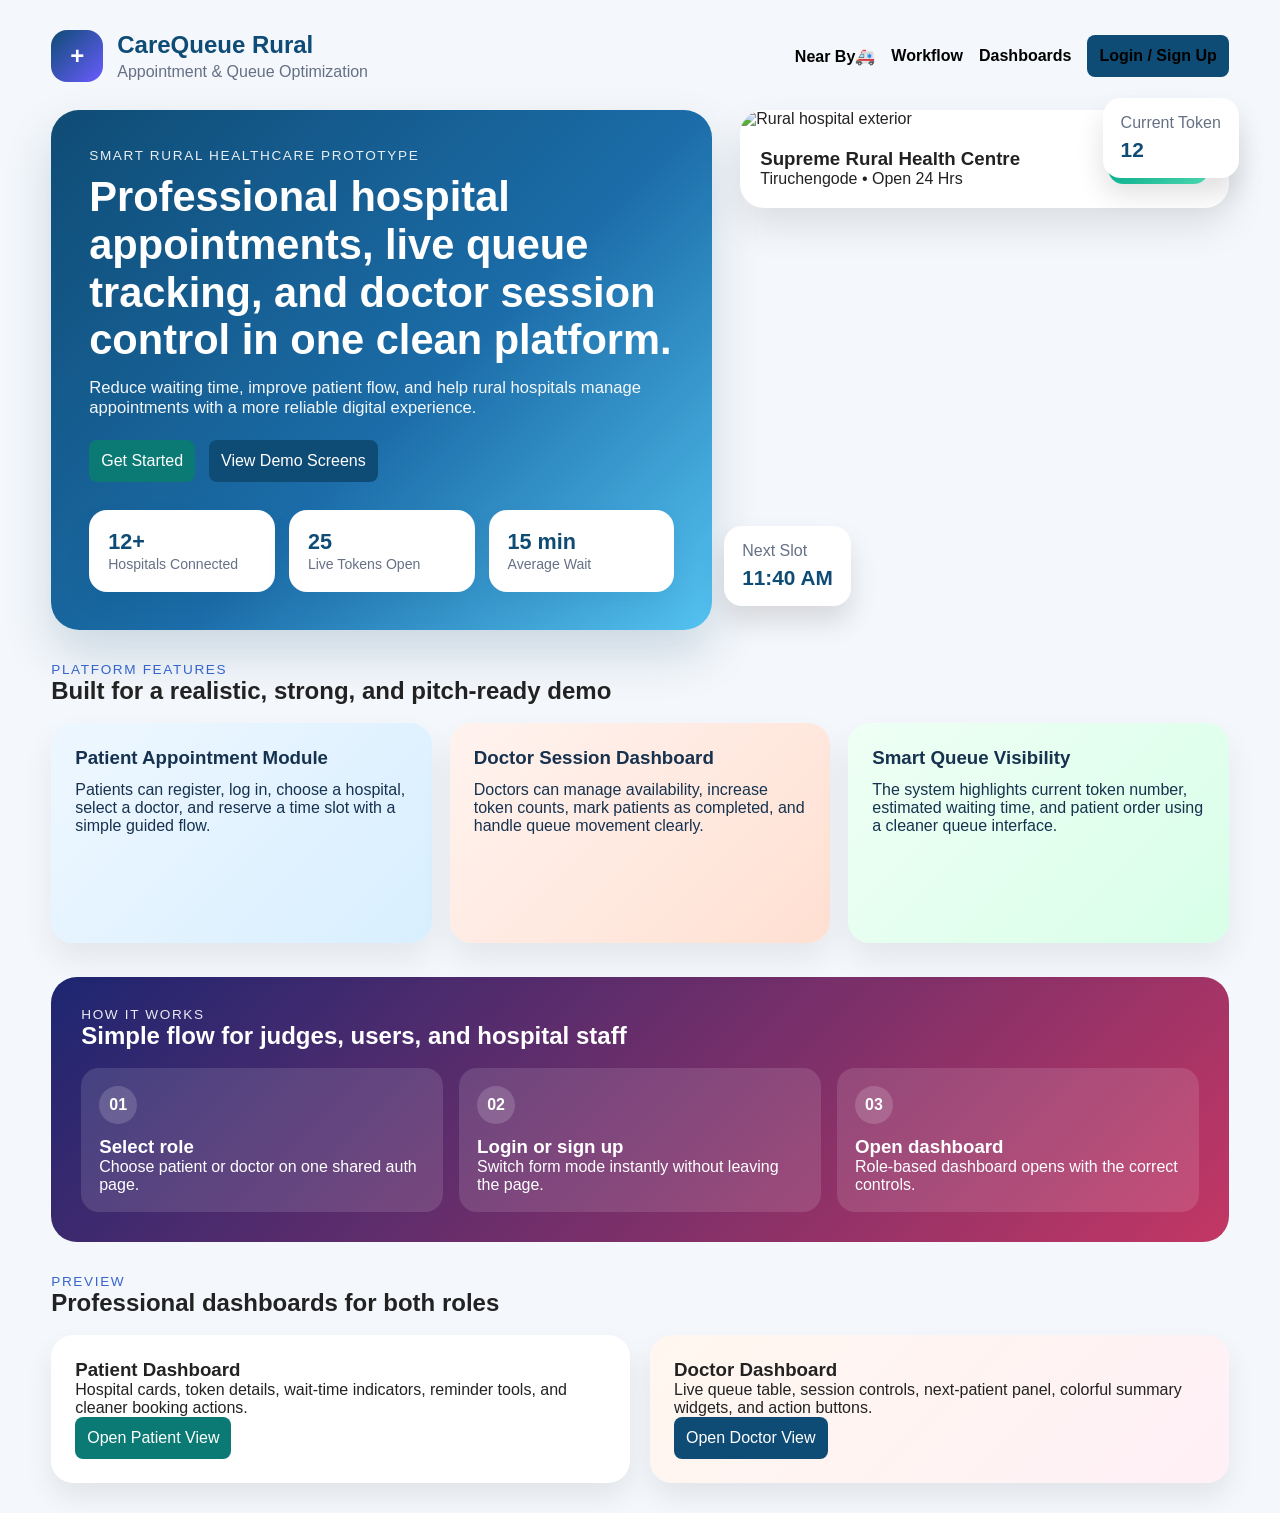
==== commit 9042342a: "Update index.html changes1" ====
--- a/index.html
+++ b/index.html
@@ -17,7 +17,7 @@
         </div>
       </div>
       <nav class="nav-links">
-        <a href="https://www.justdial.com/Tiruchengode/Hospitals/nct-10253670">NearBy🚑</a>
+        <a href="https://www.justdial.com/Tiruchengode/Hospitals/nct-10253670">Near By🚑</a>
         <a href="https://www.foreseemed.com/hospital-workflows">Workflow</a>
         <a href="#dashboards">Dashboards</a>
         <a href="auth.html" class="btn doctor-btn">Login / Sign Up</a>
